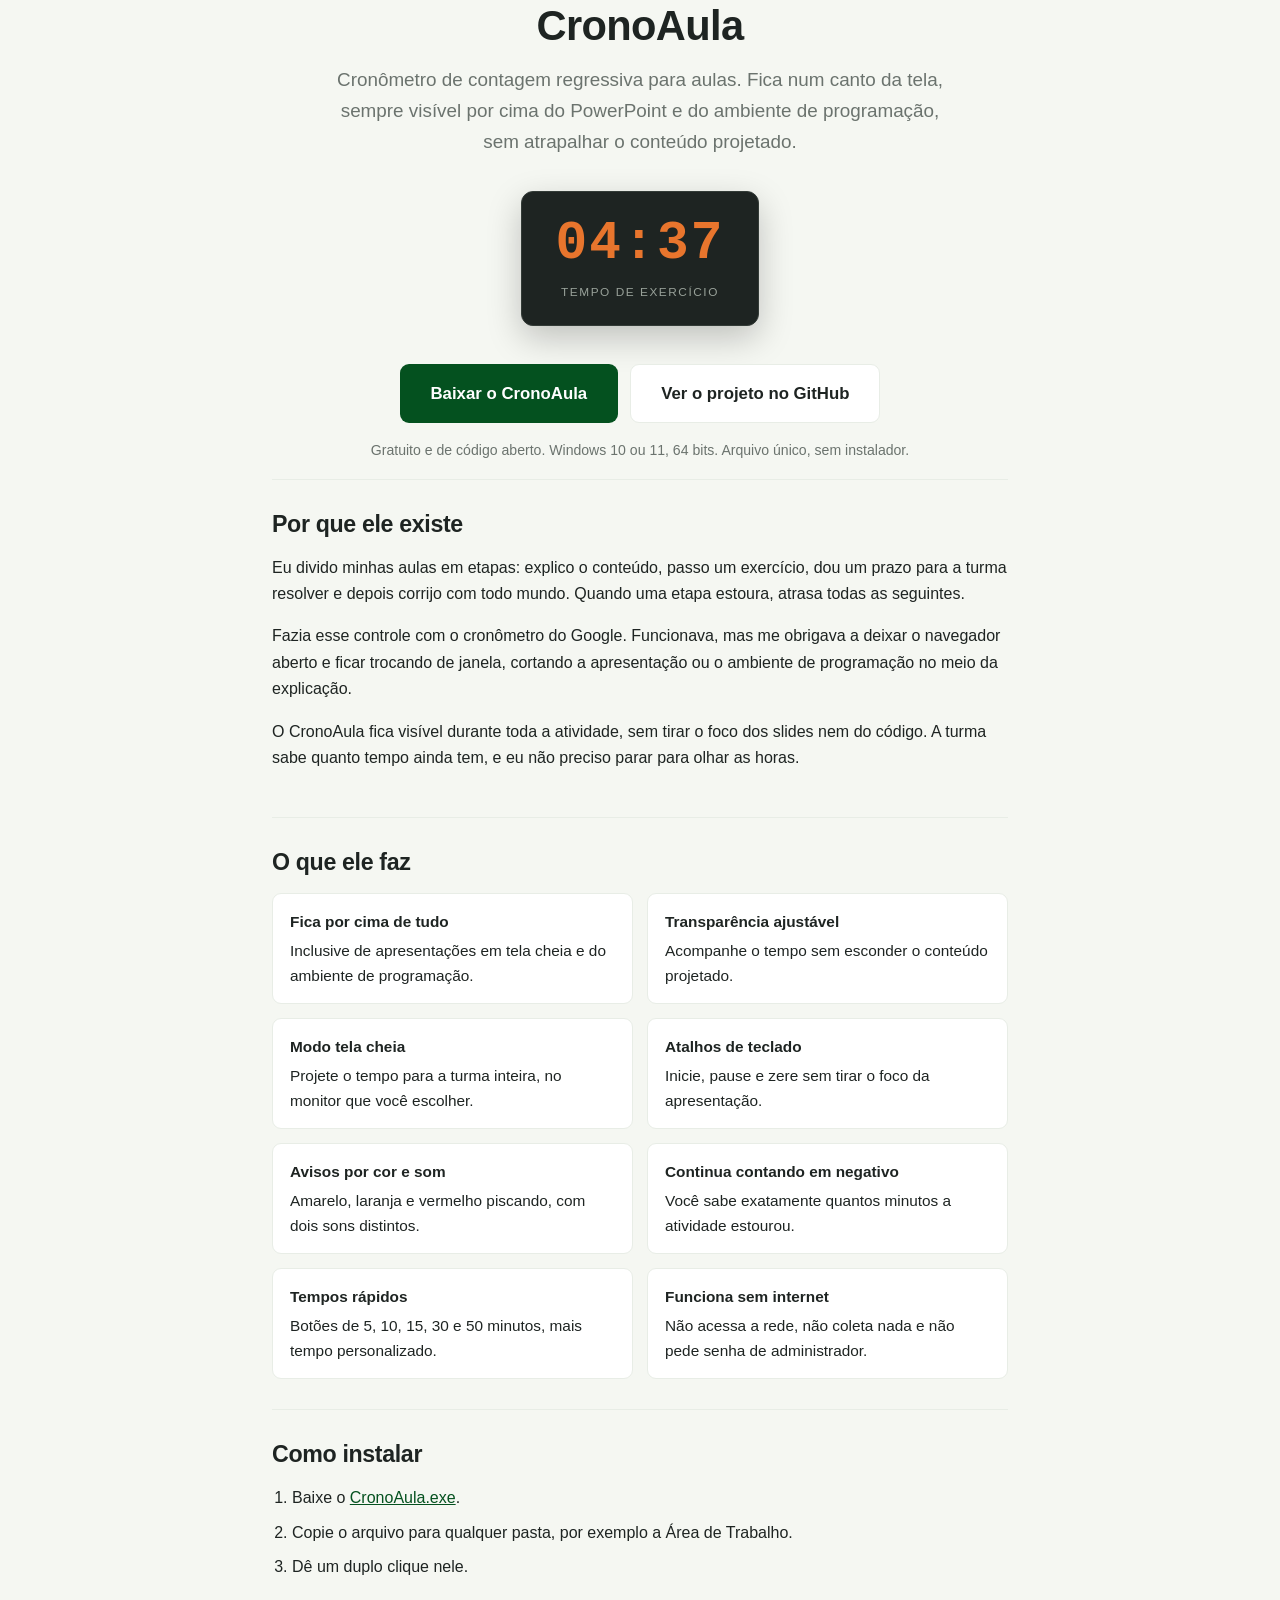
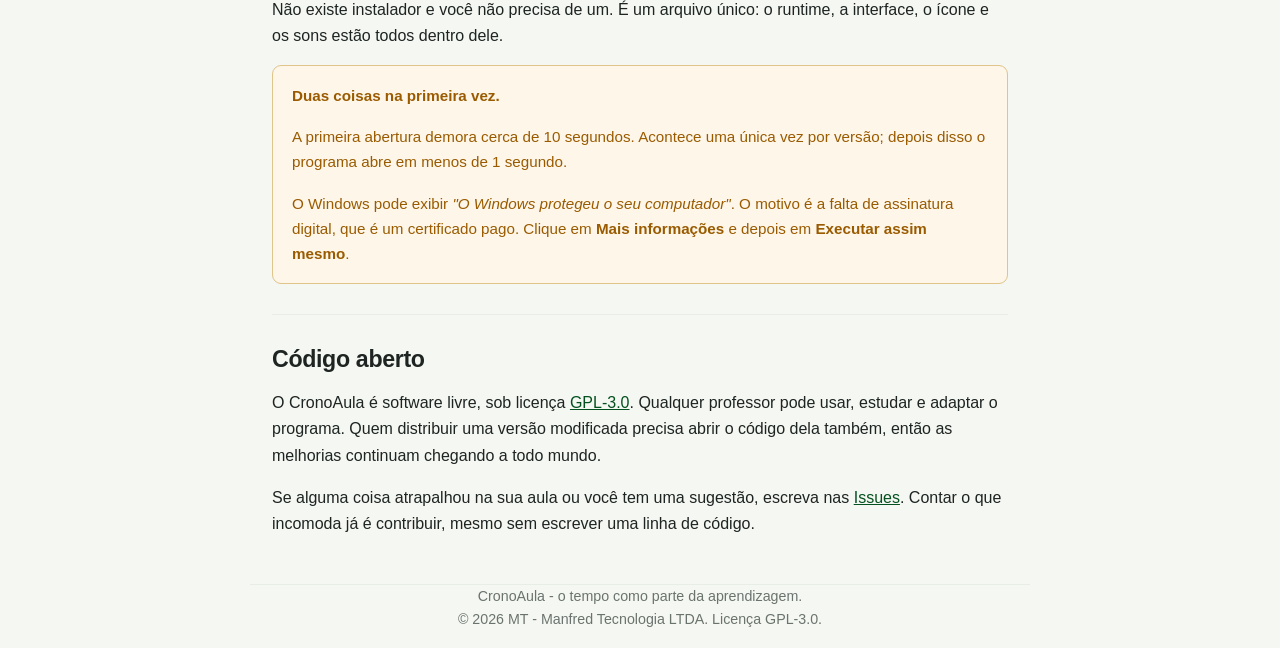
==== public/index.html @ 8de20682 "Site passa de docs/ para public/, no padrao dos demais projetos A raiz do subdominio cronoaula.escal" ====
<!DOCTYPE html>
<html lang="pt-BR">
<head>
<meta charset="utf-8">
<meta name="viewport" content="width=device-width, initial-scale=1">
<title>CronoAula - cronômetro de contagem regressiva para sala de aula</title>
<meta name="description" content="Cronômetro regressivo que fica visível por cima do PowerPoint e do ambiente de programação. Gratuito, sem instalador, feito para professores. Software livre.">
<link rel="icon" href="favicon.ico">
<meta property="og:title" content="CronoAula - cronômetro para sala de aula">
<meta property="og:description" content="Cronômetro regressivo que fica visível por cima de apresentações. Gratuito, sem instalador, feito para professores.">
<meta property="og:type" content="website">
<meta property="og:url" content="https://cronoaula.escalada.dev/">
<link rel="canonical" href="https://cronoaula.escalada.dev/">
<style>
  /* Identidade MT - Manfred Tecnologia.
     Claro: areia de fundo, grafite no texto, verde escuro no acento.
     Escuro: grafite de fundo, areia no texto, verde claro no acento.
     Os pares seguem os contrastes aprovados no manual da marca. */
  :root {
    --bg: #f5f7f2;
    --surface: #ffffff;
    --border: #e8ede6;
    --ink: #1e2422;
    --ink-soft: #6b736e;
    --accent: #04511f;
    --accent-ink: #ffffff;
    --warn-bg: #fdf6e9;
    --warn-border: #e0c48a;
    --warn-ink: #9a5b00;
  }
  @media (prefers-color-scheme: dark) {
    :root {
      --bg: #151917;
      --surface: #1e2422;
      --border: #333b37;
      --ink: #f5f7f2;
      --ink-soft: #98a199;
      --accent: #6aaf21;
      --accent-ink: #022f10;
      --warn-bg: #2a2214;
      --warn-border: #55461f;
      --warn-ink: #e09b2d;
    }
  }
  * { box-sizing: border-box; }
  body {
    margin: 0;
    background: var(--bg);
    color: var(--ink);
    font: 16px/1.65 -apple-system, BlinkMacSystemFont, "Segoe UI", Roboto, Arial, sans-serif;
    -webkit-font-smoothing: antialiased;
  }
  .wrap { max-width: 780px; margin: 0 auto; padding: 0 22px; }
  h1, h2, h3 { line-height: 1.25; letter-spacing: -0.015em; }

  /* ---- topo ---- */
  header { padding: 68px 0 44px; text-align: center; }
  h1 { font-size: 2.6rem; margin: 0 0 12px; }
  .lede { font-size: 1.18rem; color: var(--ink-soft); margin: 0 auto 34px; max-width: 33em; }

  /* ---- mock do cronometro ---- */
  /* Miniatura do cronometro, com as mesmas cores do programa:
     fundo grafite e digitos na cor de "ultimo minuto". */
  .mock {
    background: #1e2422;
    border: 1px solid #333b37;
    border-radius: 12px;
    padding: 26px 34px 22px;
    display: inline-block;
    box-shadow: 0 12px 34px rgba(0,0,0,.22);
    margin-bottom: 38px;
  }
  .mock .digits {
    font: 600 3.3rem/1 ui-monospace, "Cascadia Mono", Consolas, monospace;
    color: #e8752d;
    letter-spacing: 0.04em;
  }
  .mock .label {
    font-size: .74rem; text-transform: uppercase; letter-spacing: .13em;
    color: #98a199; margin-top: 12px;
  }

  /* ---- botoes ---- */
  .cta { display: flex; flex-wrap: wrap; gap: 12px; justify-content: center; align-items: center; }
  .btn {
    display: inline-block; text-decoration: none; font-weight: 600;
    padding: 15px 30px; border-radius: 9px; font-size: 1.05rem;
    border: 1px solid transparent; transition: opacity .15s;
  }
  .btn:hover { opacity: .88; }
  .btn-main { background: var(--accent); color: var(--accent-ink); }
  .btn-alt { border-color: var(--border); color: var(--ink); background: var(--surface); }
  .fineprint { font-size: .88rem; color: var(--ink-soft); margin-top: 16px; }

  /* ---- secoes ---- */
  section { padding: 30px 0; border-top: 1px solid var(--border); }
  section h2 { font-size: 1.45rem; margin: 0 0 16px; }
  p { margin: 0 0 16px; }

  ul.feats { list-style: none; padding: 0; margin: 0; display: grid; gap: 14px; }
  @media (min-width: 620px) { ul.feats { grid-template-columns: 1fr 1fr; } }
  ul.feats li {
    background: var(--surface); border: 1px solid var(--border);
    border-radius: 9px; padding: 15px 17px; font-size: .96rem;
  }
  ul.feats strong { display: block; margin-bottom: 3px; }

  .warn {
    background: var(--warn-bg); border: 1px solid var(--warn-border);
    color: var(--warn-ink); border-radius: 9px; padding: 17px 19px; font-size: .95rem;
  }
  .warn p:last-child { margin-bottom: 0; }

  ol { padding-left: 1.25em; }
  ol li { margin-bottom: 8px; }

  a { color: var(--accent); }
  footer {
    border-top: 1px solid var(--border); margin-top: 34px;
    padding: 30px 0 54px; font-size: .89rem; color: var(--ink-soft); text-align: center;
  }
</style>
</head>
<body>

<header class="wrap">
  <h1>CronoAula</h1>
  <p class="lede">
    Cronômetro de contagem regressiva para aulas. Fica num canto da tela, sempre
    visível por cima do PowerPoint e do ambiente de programação, sem atrapalhar o
    conteúdo projetado.
  </p>

  <div class="mock">
    <div class="digits">04:37</div>
    <div class="label">tempo de exercício</div>
  </div>

  <div class="cta">
    <a class="btn btn-main" href="https://github.com/manfredjr/cronoaula/releases/latest/download/CronoAula.exe">
      Baixar o CronoAula
    </a>
    <a class="btn btn-alt" href="https://github.com/manfredjr/cronoaula">Ver o projeto no GitHub</a>
  </div>
  <p class="fineprint">
    Gratuito e de código aberto. Windows 10 ou 11, 64 bits. Arquivo único, sem instalador.
  </p>
</header>

<main class="wrap">

<section>
  <h2>Por que ele existe</h2>
  <p>
    Eu divido minhas aulas em etapas: explico o conteúdo, passo um exercício, dou
    um prazo para a turma resolver e depois corrijo com todo mundo. Quando uma
    etapa estoura, atrasa todas as seguintes.
  </p>
  <p>
    Fazia esse controle com o cronômetro do Google. Funcionava, mas me obrigava a
    deixar o navegador aberto e ficar trocando de janela, cortando a apresentação
    ou o ambiente de programação no meio da explicação.
  </p>
  <p>
    O CronoAula fica visível durante toda a atividade, sem tirar o foco dos slides
    nem do código. A turma sabe quanto tempo ainda tem, e eu não preciso parar
    para olhar as horas.
  </p>
</section>

<section>
  <h2>O que ele faz</h2>
  <ul class="feats">
    <li><strong>Fica por cima de tudo</strong>Inclusive de apresentações em tela cheia e do ambiente de programação.</li>
    <li><strong>Transparência ajustável</strong>Acompanhe o tempo sem esconder o conteúdo projetado.</li>
    <li><strong>Modo tela cheia</strong>Projete o tempo para a turma inteira, no monitor que você escolher.</li>
    <li><strong>Atalhos de teclado</strong>Inicie, pause e zere sem tirar o foco da apresentação.</li>
    <li><strong>Avisos por cor e som</strong>Amarelo, laranja e vermelho piscando, com dois sons distintos.</li>
    <li><strong>Continua contando em negativo</strong>Você sabe exatamente quantos minutos a atividade estourou.</li>
    <li><strong>Tempos rápidos</strong>Botões de 5, 10, 15, 30 e 50 minutos, mais tempo personalizado.</li>
    <li><strong>Funciona sem internet</strong>Não acessa a rede, não coleta nada e não pede senha de administrador.</li>
  </ul>
</section>

<section>
  <h2>Como instalar</h2>
  <ol>
    <li>Baixe o <a href="https://github.com/manfredjr/cronoaula/releases/latest/download/CronoAula.exe">CronoAula.exe</a>.</li>
    <li>Copie o arquivo para qualquer pasta, por exemplo a Área de Trabalho.</li>
    <li>Dê um duplo clique nele.</li>
  </ol>
  <p>
    Não existe instalador e você não precisa de um. É um arquivo único: o
    runtime, a interface, o ícone e os sons estão todos dentro dele.
  </p>

  <div class="warn">
    <p>
      <strong>Duas coisas na primeira vez.</strong>
    </p>
    <p>
      A primeira abertura demora cerca de 10 segundos. Acontece uma única vez por
      versão; depois disso o programa abre em menos de 1 segundo.
    </p>
    <p>
      O Windows pode exibir <em>"O Windows protegeu o seu computador"</em>. O
      motivo é a falta de assinatura digital, que é um certificado pago. Clique
      em <strong>Mais informações</strong> e depois em
      <strong>Executar assim mesmo</strong>.
    </p>
  </div>
</section>

<section>
  <h2>Código aberto</h2>
  <p>
    O CronoAula é software livre, sob licença
    <a href="https://github.com/manfredjr/cronoaula/blob/main/LICENSE">GPL-3.0</a>.
    Qualquer professor pode usar, estudar e adaptar o programa. Quem distribuir
    uma versão modificada precisa abrir o código dela também, então as melhorias
    continuam chegando a todo mundo.
  </p>
  <p>
    Se alguma coisa atrapalhou na sua aula ou você tem uma sugestão, escreva nas
    <a href="https://github.com/manfredjr/cronoaula/issues">Issues</a>. Contar o
    que incomoda já é contribuir, mesmo sem escrever uma linha de código.
  </p>
</section>

</main>

<footer class="wrap">
  <p>
    CronoAula - o tempo como parte da aprendizagem.<br>
    © 2026 MT - Manfred Tecnologia LTDA. Licença GPL-3.0.
  </p>
</footer>

</body>
</html>
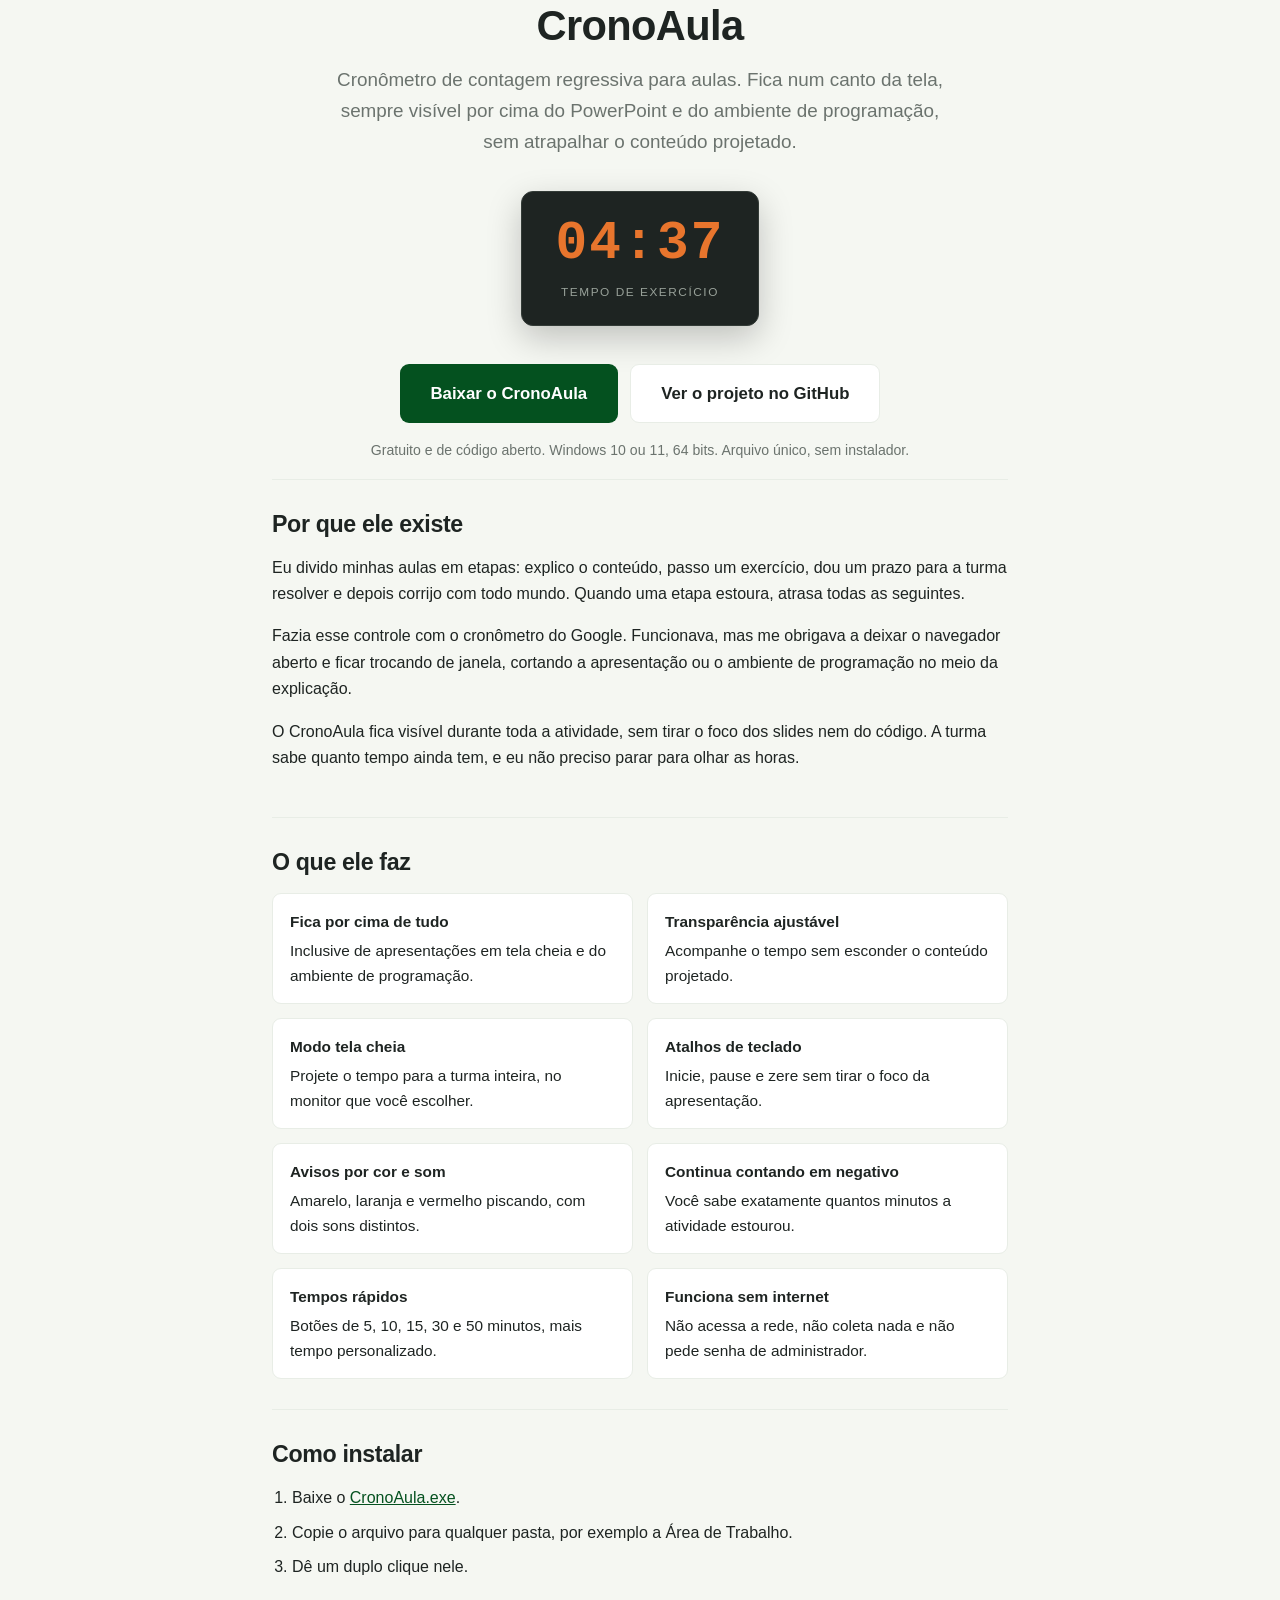
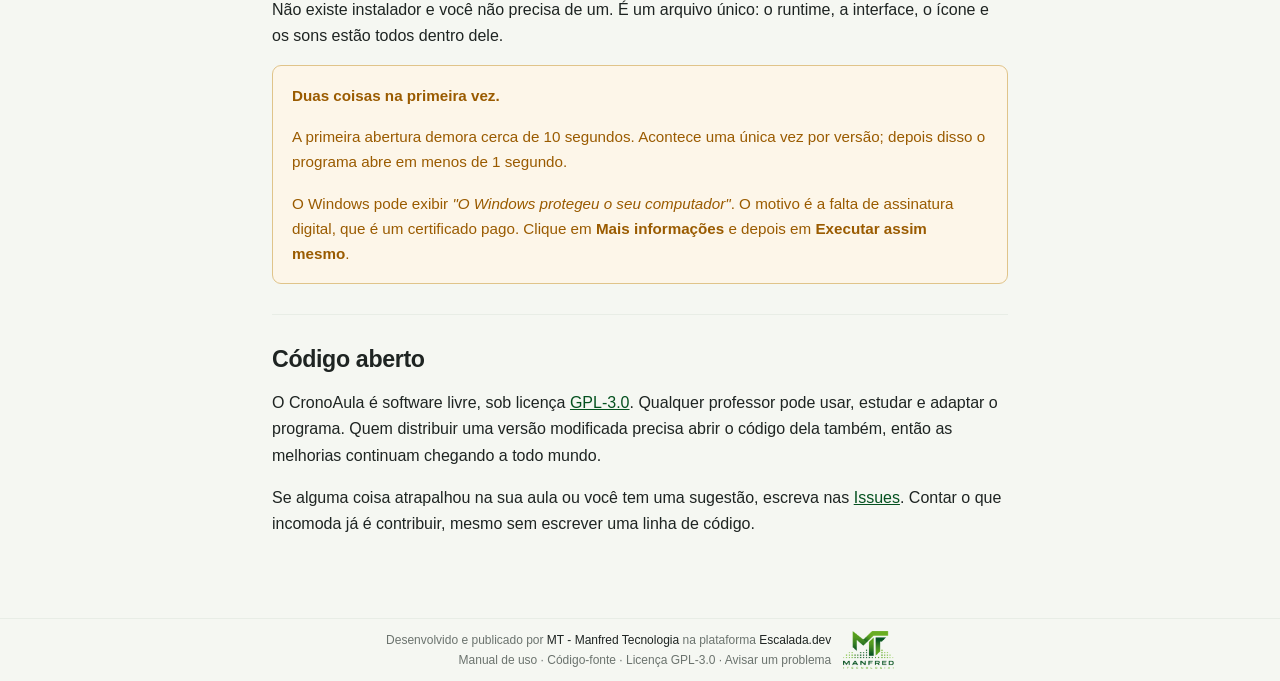
==== commit e4cbf905: "Rodape no padrao do ecossistema Escalada.dev O site fecha a pagina do mesmo jeito que o UniTask e o " ====
--- a/public/index.html
+++ b/public/index.html
@@ -115,9 +115,39 @@
   ol li { margin-bottom: 8px; }
 
   a { color: var(--accent); }
-  footer {
-    border-top: 1px solid var(--border); margin-top: 34px;
-    padding: 30px 0 54px; font-size: .89rem; color: var(--ink-soft); text-align: center;
+
+  /* ---- rodape ----
+     Mesmo formato dos produtos do ecossistema Escalada.dev (UniTask, ChamaAula):
+     faixa da largura da pagina com linha fina em cima, letra pequena na cor
+     apagada e o logo da MT ao lado. So os nomes da MT e do Escalada.dev ganham a
+     cor do texto; os links ficam apagados e sublinham ao passar o mouse. No
+     celular tudo empilha e centra, com o logo em cima. So a lista de links e
+     deste produto. */
+  .rodape {
+    width: 100%; margin-top: 34px; padding: 12px 16px;
+    border-top: 1px solid var(--border);
+    display: flex; flex-direction: column; align-items: center; justify-content: center; gap: 8px;
+    text-align: center; font-size: 12px; line-height: 1.5; color: var(--ink-soft);
+  }
+  .rodape-texto p { margin: 0; }
+  .rodape-texto p + p { margin-top: 2px; }
+  .rodape a { color: var(--ink-soft); text-decoration: none; }
+  .rodape a:hover { text-decoration: underline; }
+  .rodape a.rodape-forte { color: var(--ink); font-weight: 500; }
+  .rodape-logo { order: -1; flex-shrink: 0; display: inline-flex; border-radius: 2px; }
+  .rodape-logo img { height: 28px; width: auto; display: block; }
+  /* Lado a lado, o logo tem a altura do bloco de texto: duas linhas de 18 px
+     (12 px com altura 1,5) mais 2 px entre elas dao 38 px. A altura e fixa pela
+     conta, e nao esticada pelo flex. No celular, empilhado, fica com 28 px. */
+  @media (min-width: 640px) {
+    .rodape { flex-direction: row; gap: 12px; text-align: right; }
+    .rodape-logo { order: 0; }
+    .rodape-logo img { height: 38px; }
+  }
+  /* O logo e verde escuro sobre transparente e sumiria no fundo escuro: um fundo
+     claro fino so atras dele, como no UniTask e no ChamaAula. */
+  @media (prefers-color-scheme: dark) {
+    .rodape-logo { background: #f5f7f2; padding: 2px; }
   }
 </style>
 </head>
@@ -229,11 +259,24 @@
 
 </main>
 
-<footer class="wrap">
-  <p>
-    CronoAula - o tempo como parte da aprendizagem.<br>
-    © 2026 MT - Manfred Tecnologia LTDA. Licença GPL-3.0.
-  </p>
+<footer class="rodape">
+  <div class="rodape-texto">
+    <p>
+      Desenvolvido e publicado por
+      <a class="rodape-forte" href="https://www.manfred.com.br" target="_blank" rel="noopener">MT - Manfred Tecnologia</a>
+      na plataforma
+      <a class="rodape-forte" href="https://escalada.dev" target="_blank" rel="noopener">Escalada.dev</a>
+    </p>
+    <p class="rodape-links">
+      <a href="https://github.com/manfredjr/cronoaula#readme">Manual de uso</a> &middot;
+      <a href="https://github.com/manfredjr/cronoaula">Código-fonte</a> &middot;
+      <a href="https://github.com/manfredjr/cronoaula/blob/main/LICENSE">Licença GPL-3.0</a> &middot;
+      <a href="https://github.com/manfredjr/cronoaula/issues">Avisar um problema</a>
+    </p>
+  </div>
+  <a class="rodape-logo" href="https://www.manfred.com.br" target="_blank" rel="noopener">
+    <img src="logo-mt.png" alt="MT - Manfred Tecnologia" width="37" height="28">
+  </a>
 </footer>
 
 </body>
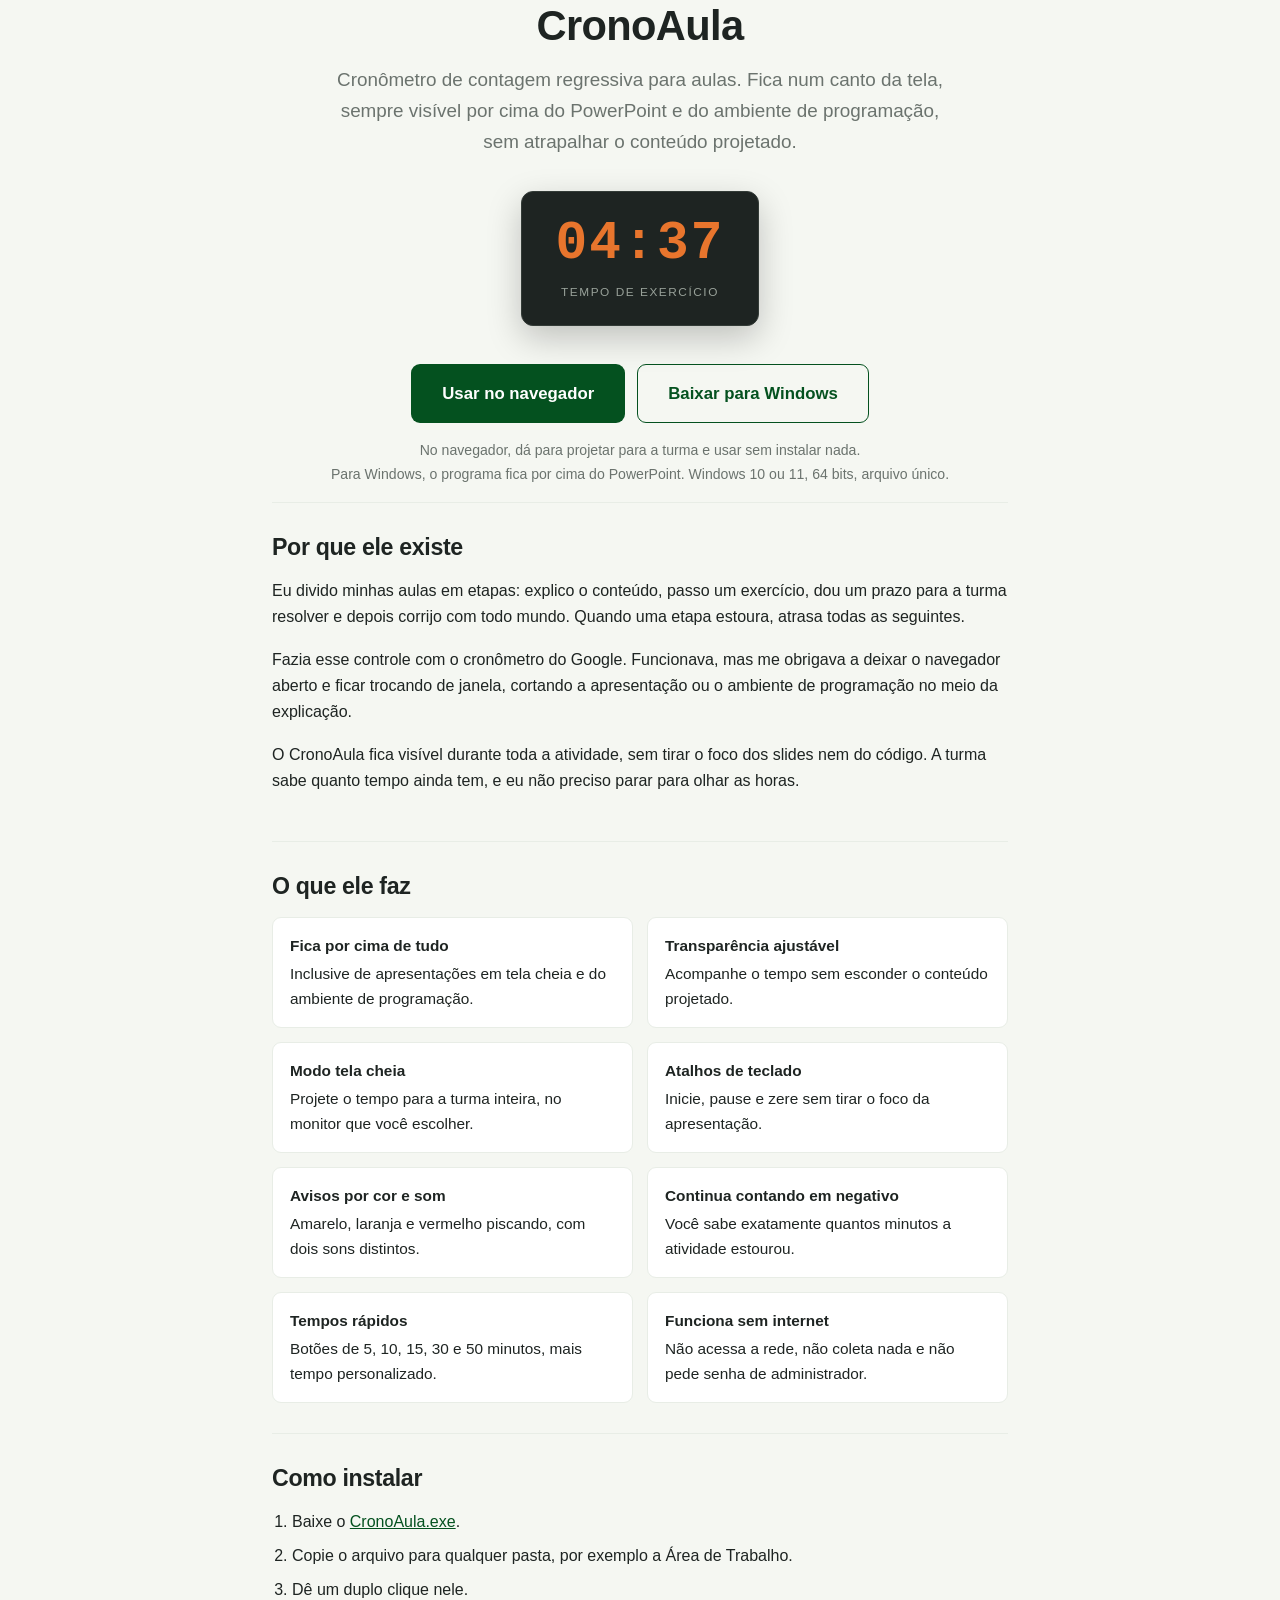
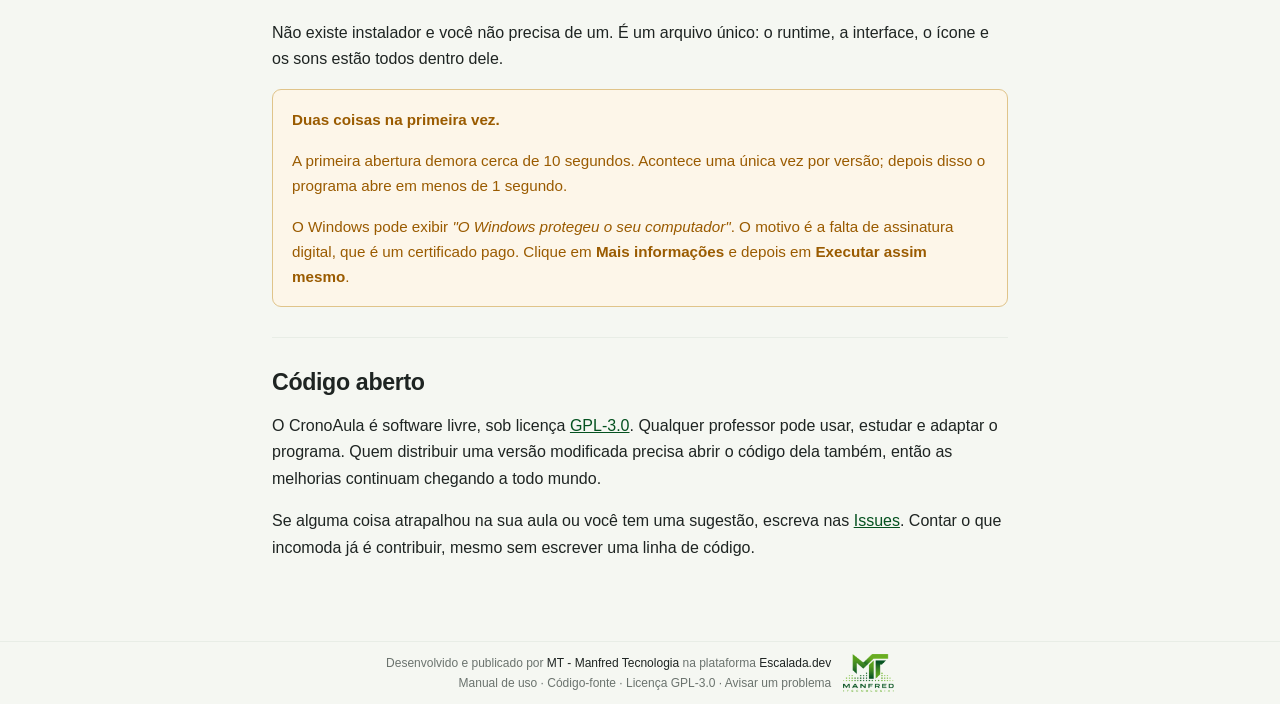
==== commit fd8ffae9: "Abertura do site: usar no navegador em destaque, baixar para Windows vazado" ====
--- a/public/index.html
+++ b/public/index.html
@@ -4,7 +4,7 @@
 <meta charset="utf-8">
 <meta name="viewport" content="width=device-width, initial-scale=1">
 <title>CronoAula - cronômetro de contagem regressiva para sala de aula</title>
-<meta name="description" content="Cronômetro regressivo que fica visível por cima do PowerPoint e do ambiente de programação. Gratuito, sem instalador, feito para professores. Software livre.">
+<meta name="description" content="Cronômetro regressivo para aulas. Use no navegador, para projetar ou no celular, ou baixe para Windows e deixe por cima do PowerPoint. Gratuito, feito para professores. Software livre.">
 <link rel="icon" href="favicon.ico">
 <meta property="og:title" content="CronoAula - cronômetro para sala de aula">
 <meta property="og:description" content="Cronômetro regressivo que fica visível por cima de apresentações. Gratuito, sem instalador, feito para professores.">
@@ -89,7 +89,7 @@
   }
   .btn:hover { opacity: .88; }
   .btn-main { background: var(--accent); color: var(--accent-ink); }
-  .btn-alt { border-color: var(--border); color: var(--ink); background: var(--surface); }
+  .btn-alt { border: 1.5px solid var(--accent); color: var(--accent); background: transparent; }
   .fineprint { font-size: .88rem; color: var(--ink-soft); margin-top: 16px; }
 
   /* ---- secoes ---- */
@@ -167,13 +167,12 @@
   </div>
 
   <div class="cta">
-    <a class="btn btn-main" href="https://github.com/manfredjr/cronoaula/releases/latest/download/CronoAula.exe">
-      Baixar o CronoAula
-    </a>
-    <a class="btn btn-alt" href="https://github.com/manfredjr/cronoaula">Ver o projeto no GitHub</a>
+    <a class="btn btn-main" href="usar/">Usar no navegador</a>
+    <a class="btn btn-alt" href="https://github.com/manfredjr/cronoaula/releases/latest/download/CronoAula.exe">Baixar para Windows</a>
   </div>
   <p class="fineprint">
-    Gratuito e de código aberto. Windows 10 ou 11, 64 bits. Arquivo único, sem instalador.
+    No navegador, dá para projetar para a turma e usar sem instalar nada.<br>
+    Para Windows, o programa fica por cima do PowerPoint. Windows 10 ou 11, 64 bits, arquivo único.
   </p>
 </header>
 
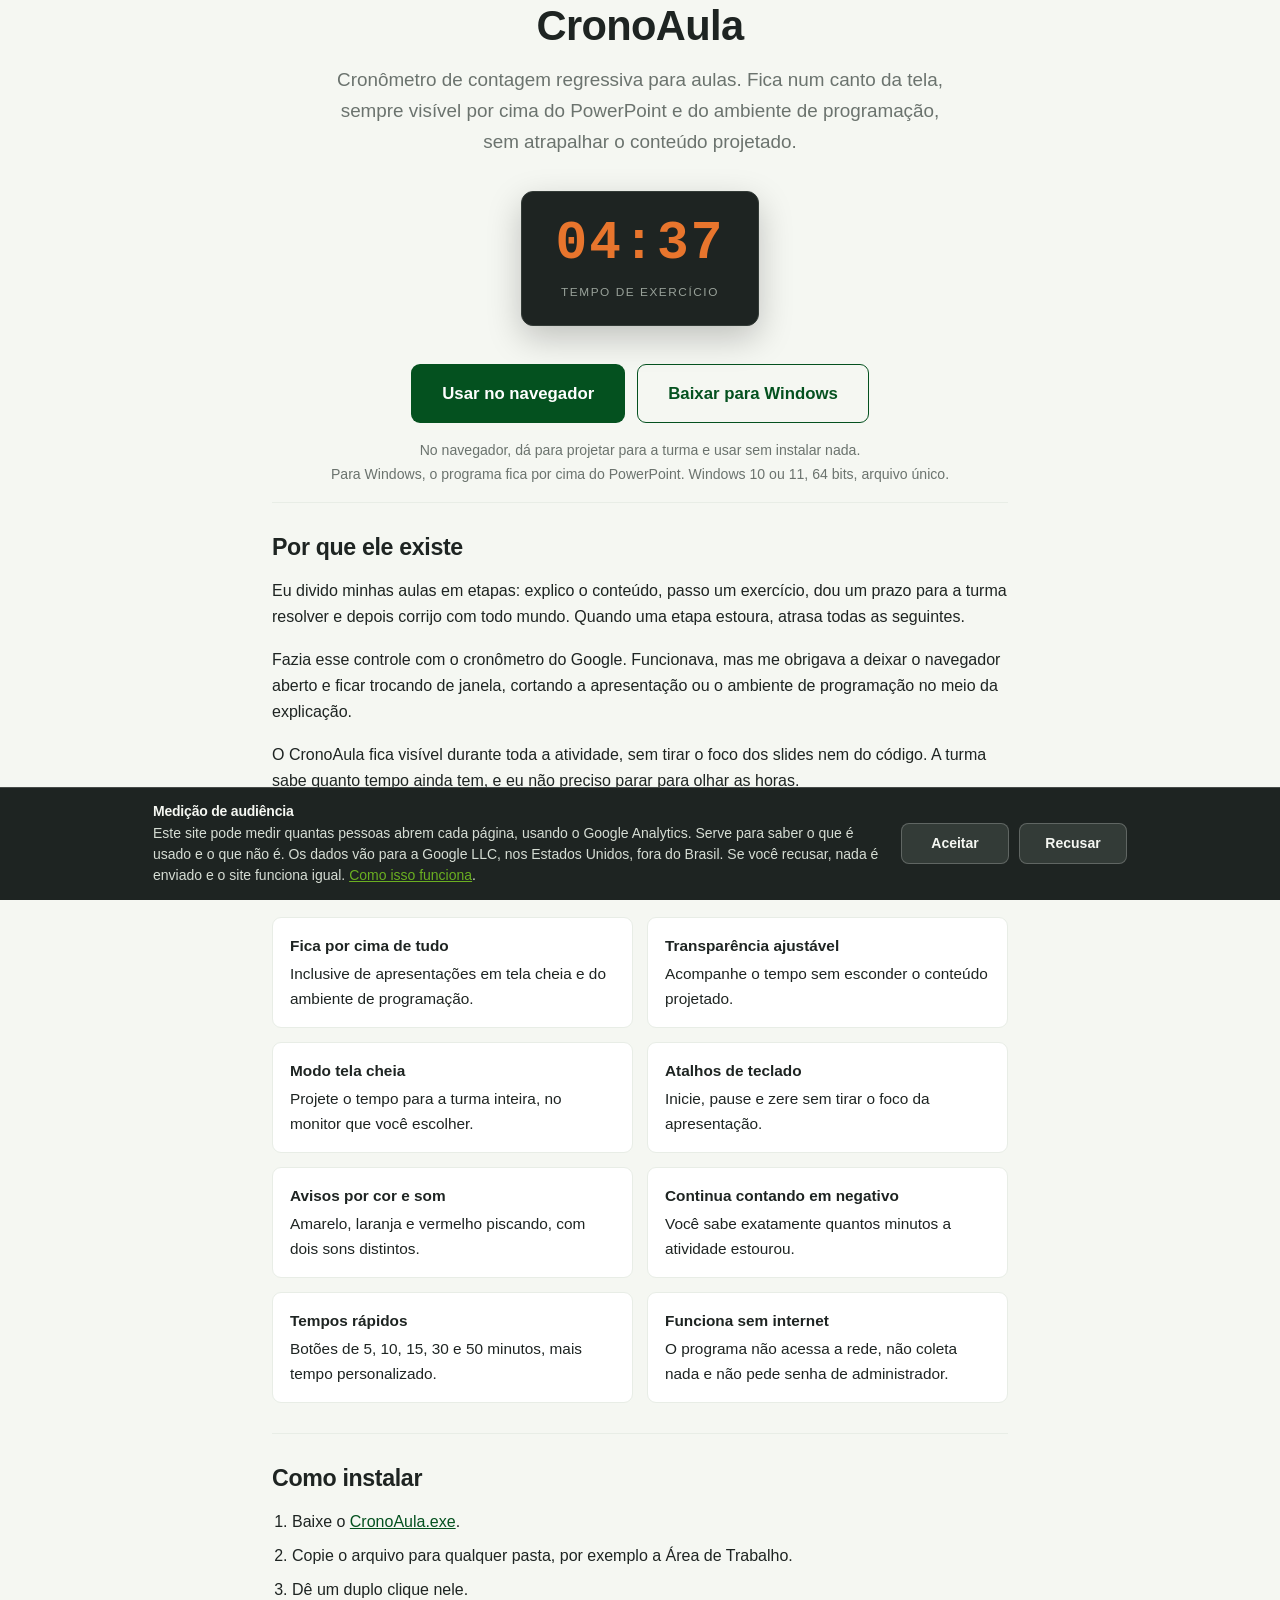
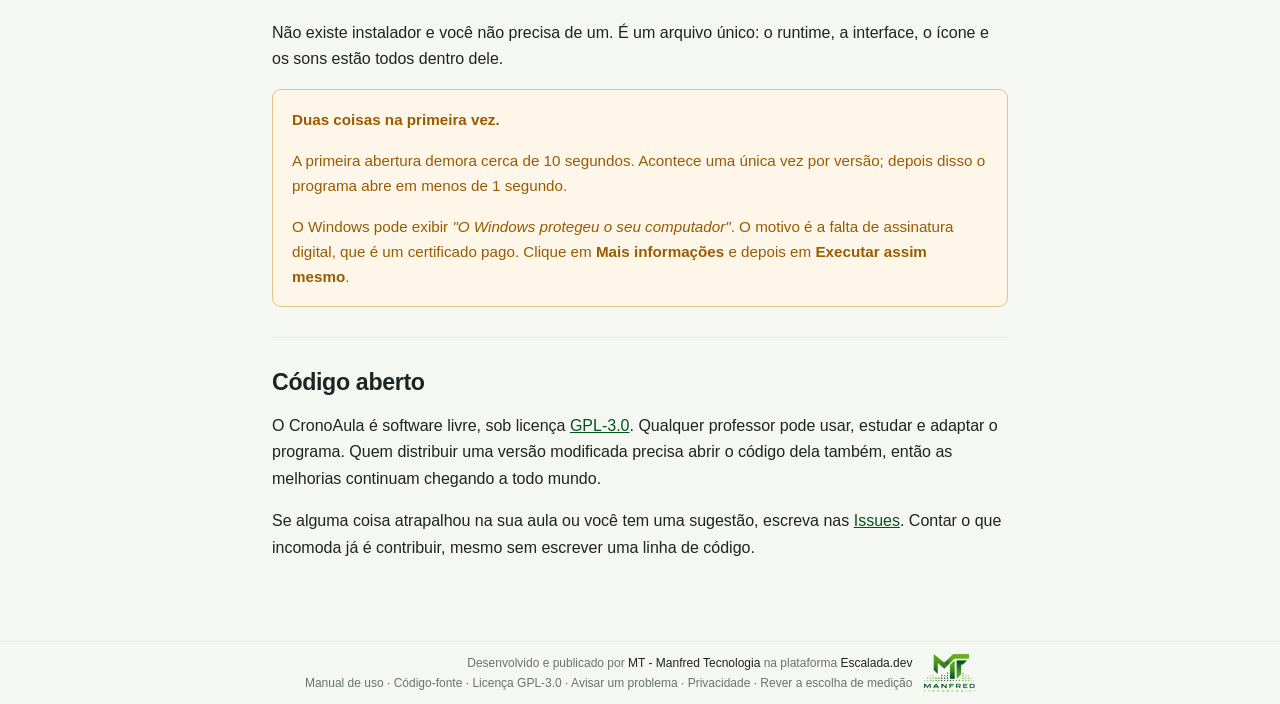
==== commit 8b12596e: "Medicao de audiencia no site, so depois do aceite, com pagina de privacidade" ====
--- a/public/index.html
+++ b/public/index.html
@@ -11,6 +11,8 @@
 <meta property="og:type" content="website">
 <meta property="og:url" content="https://cronoaula.escalada.dev/">
 <link rel="canonical" href="https://cronoaula.escalada.dev/">
+<link rel="stylesheet" href="medicao.css">
+<script type="module" src="medicao.js"></script>
 <style>
   /* Identidade MT - Manfred Tecnologia.
      Claro: areia de fundo, grafite no texto, verde escuro no acento.
@@ -144,11 +146,8 @@
     .rodape-logo { order: 0; }
     .rodape-logo img { height: 38px; }
   }
-  /* O logo e verde escuro sobre transparente e sumiria no fundo escuro: um fundo
-     claro fino so atras dele, como no UniTask e no ChamaAula. */
-  @media (prefers-color-scheme: dark) {
-    .rodape-logo { background: #f5f7f2; padding: 2px; }
-  }
+  /* No modo escuro, o <picture> do rodape troca para a versao do logo com o
+     texto em branco, como pede o manual da marca, sem caixa clara atras. */
 </style>
 </head>
 <body>
@@ -207,7 +206,7 @@
     <li><strong>Avisos por cor e som</strong>Amarelo, laranja e vermelho piscando, com dois sons distintos.</li>
     <li><strong>Continua contando em negativo</strong>Você sabe exatamente quantos minutos a atividade estourou.</li>
     <li><strong>Tempos rápidos</strong>Botões de 5, 10, 15, 30 e 50 minutos, mais tempo personalizado.</li>
-    <li><strong>Funciona sem internet</strong>Não acessa a rede, não coleta nada e não pede senha de administrador.</li>
+    <li><strong>Funciona sem internet</strong>O programa não acessa a rede, não coleta nada e não pede senha de administrador.</li>
   </ul>
 </section>
 
@@ -270,11 +269,16 @@
       <a href="https://github.com/manfredjr/cronoaula#readme">Manual de uso</a> &middot;
       <a href="https://github.com/manfredjr/cronoaula">Código-fonte</a> &middot;
       <a href="https://github.com/manfredjr/cronoaula/blob/main/LICENSE">Licença GPL-3.0</a> &middot;
-      <a href="https://github.com/manfredjr/cronoaula/issues">Avisar um problema</a>
+      <a href="https://github.com/manfredjr/cronoaula/issues">Avisar um problema</a> &middot;
+      <a href="privacidade.html">Privacidade</a> &middot;
+      <a class="rever-medicao" href="privacidade.html#medicao">Rever a escolha de medição</a>
     </p>
   </div>
   <a class="rodape-logo" href="https://www.manfred.com.br" target="_blank" rel="noopener">
-    <img src="logo-mt.png" alt="MT - Manfred Tecnologia" width="37" height="28">
+    <picture>
+      <source srcset="logo-mt-claro.svg" media="(prefers-color-scheme: dark)">
+      <img src="logo-mt.png" alt="MT - Manfred Tecnologia" width="37" height="28">
+    </picture>
   </a>
 </footer>
 
--- a/public/medicao.css
+++ b/public/medicao.css
@@ -0,0 +1,56 @@
+/* Aviso de medicao de audiencia. Serve as duas paginas do site, que tem fundos
+   diferentes, entao ele traz as proprias cores: grafite e areia da marca MT.
+   Os dois botoes sao identicos de proposito. */
+.medicao-aviso {
+  position: fixed;
+  left: 0;
+  right: 0;
+  bottom: 0;
+  z-index: 50;
+  display: flex;
+  flex-wrap: wrap;
+  align-items: center;
+  justify-content: center;
+  gap: 10px 20px;
+  padding: 14px 18px;
+  background: #1e2422;
+  border-top: 1px solid #ffffff2e;
+  color: #f5f7f2;
+  font: 14px/1.5 -apple-system, BlinkMacSystemFont, "Segoe UI", Roboto, Arial, sans-serif;
+  text-align: left;
+}
+.medicao-texto { max-width: 52em; }
+.medicao-aviso h2 {
+  margin: 0 0 3px;
+  font-size: 14px;
+  font-weight: 600;
+  line-height: 1.3;
+  color: #f5f7f2;
+}
+.medicao-aviso p { margin: 0; color: #d6ddd4; }
+.medicao-aviso a { color: #6aaf21; }
+.medicao-botoes { display: flex; gap: 10px; flex-shrink: 0; }
+.medicao-botao {
+  background: #333b37;
+  color: #f5f7f2;
+  border: 1px solid #ffffff38;
+  border-radius: 8px;
+  padding: 9px 22px;
+  min-width: 108px;
+  font: inherit;
+  font-weight: 600;
+  cursor: pointer;
+}
+.medicao-botao:hover { background: #3d4641; }
+.medicao-botao:focus-visible { outline: 2px solid #6aaf21; outline-offset: 2px; }
+
+/* Na tela cheia e no modo projecao da pagina do cronometro, o aviso sai da
+   frente: o que a turma ve e so o tempo. Ele volta quando a pessoa sai. */
+body.cheia .medicao-aviso,
+body.projecao .medicao-aviso { display: none; }
+
+@media (max-width: 620px) {
+  .medicao-aviso { justify-content: stretch; }
+  .medicao-botoes { width: 100%; }
+  .medicao-botao { flex: 1; min-width: 0; }
+}
